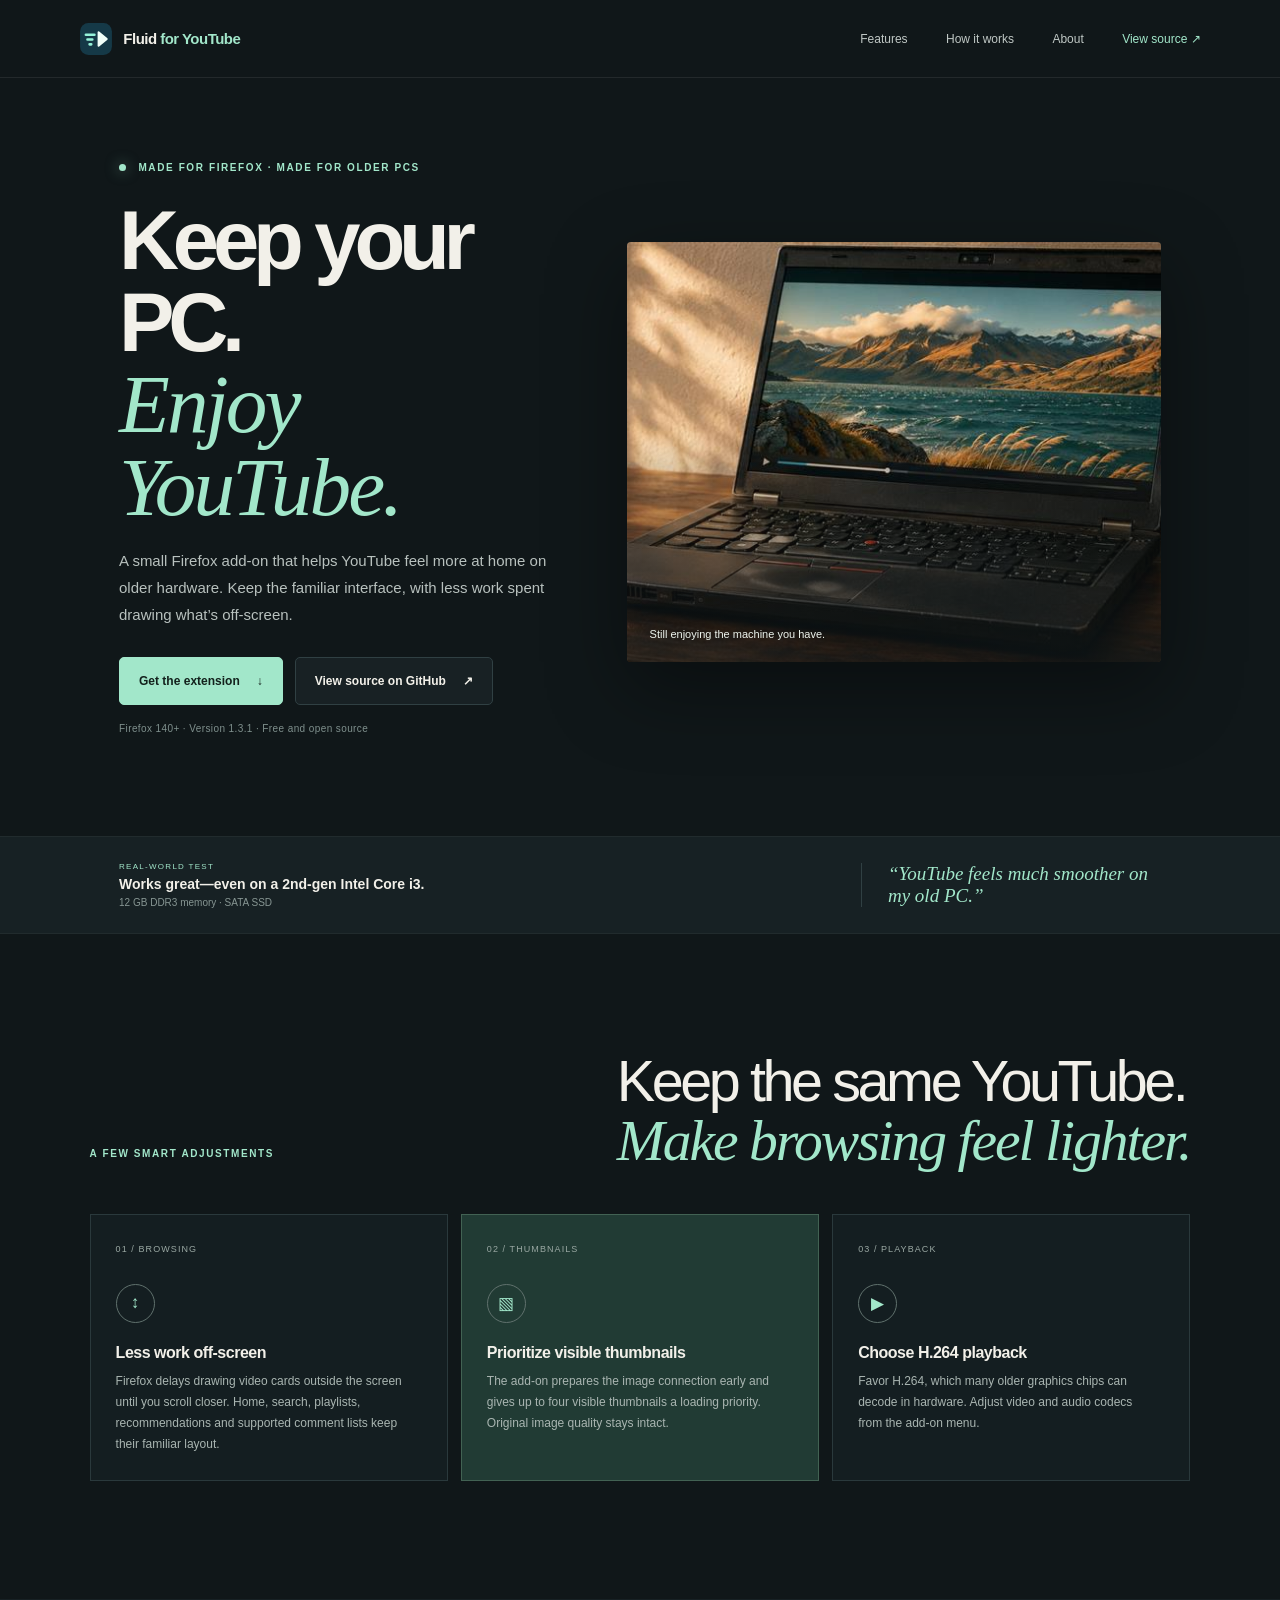
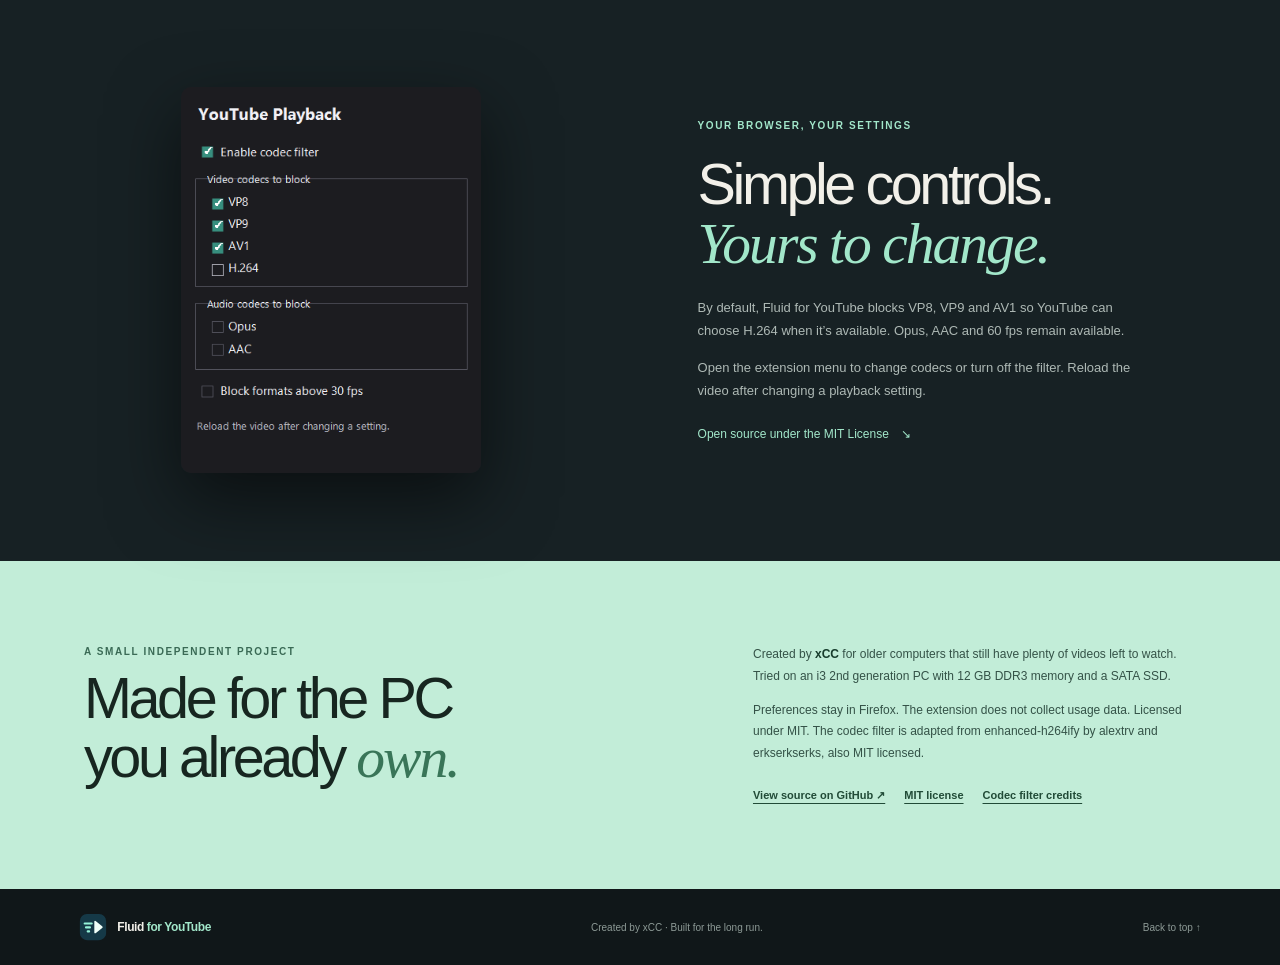
==== docs/index.html @ 1532ca77 "Add files via upload your old pc's goes brrrrr on youtube" ====
<!doctype html>
<html lang="en">
<head>
  <meta charset="utf-8">
  <meta name="viewport" content="width=device-width, initial-scale=1">
  <meta name="theme-color" content="#101719">
  <meta name="description" content="Fluid for YouTube helps older PCs browse YouTube more comfortably, with smoother lists, prioritized thumbnails and H.264 playback options.">
  <title>Fluid for YouTube — A lighter YouTube for older PCs</title>
  <link rel="icon" href="assets/icon.svg" type="image/svg+xml">
  <link rel="stylesheet" href="styles.css">
</head>
<body>
  <header class="topbar">
    <a class="brand" href="#top" aria-label="Fluid for YouTube home">
      <img src="assets/icon.svg" width="34" height="34" alt="">
      <span>Fluid <i>for YouTube</i></span>
    </a>
    <nav aria-label="Main navigation">
      <a href="#features">Features</a>
      <a href="#how-it-works">How it works</a>
      <a href="#about">About</a>
      <a class="nav-source" href="https://github.com/YOUR-USERNAME/Fluid-for-YouTube" target="_blank" rel="noreferrer">View source <span aria-hidden="true">↗</span></a>
    </nav>
  </header>

  <main id="top">
    <section class="hero">
      <div class="hero-copy">
        <p class="eyebrow"><span class="status-dot"></span> MADE FOR FIREFOX · MADE FOR OLDER PCS</p>
        <h1>Keep your PC.<br><em>Enjoy YouTube.</em></h1>
        <p class="intro">A small Firefox add-on that helps YouTube feel more at home on older hardware. Keep the familiar interface, with less work spent drawing what’s off-screen.</p>
        <div class="actions">
          <a class="button button-primary" href="downloads/Fluid-for-YouTube.zip" download>Get the extension <span aria-hidden="true">↓</span></a>
          <a class="button button-secondary" href="https://github.com/YOUR-USERNAME/Fluid-for-YouTube" target="_blank" rel="noreferrer">View source on GitHub <span aria-hidden="true">↗</span></a>
        </div>
        <p class="meta-line">Firefox 140+ · Version 1.3.1 · Free and open source</p>
      </div>
      <div class="hero-image">
        <img src="images/cover.jpg" alt="A well-used laptop playing a scenic video in warm morning light." width="1280" height="427">
        <div class="image-caption">Still enjoying the machine you have.</div>
      </div>
    </section>

    <section class="tested-strip" aria-label="Test computer">
      <div class="tested-details"><span class="tiny-label">REAL-WORLD TEST</span><strong>Works great—even on a 2nd-gen Intel Core i3.</strong><span class="spec-line">12 GB DDR3 memory · SATA SSD</span></div>
      <p>“YouTube feels much smoother on my old PC.”</p>
    </section>

    <section class="features section-wrap" id="features">
      <div class="section-heading">
        <p class="eyebrow">A FEW SMART ADJUSTMENTS</p>
        <h2>Keep the same YouTube.<br><em>Make browsing feel lighter.</em></h2>
      </div>
      <div class="feature-grid">
        <article class="feature-card">
          <span class="feature-index">01 / BROWSING</span>
          <div class="feature-icon" aria-hidden="true">↕</div>
          <h3>Less work off-screen</h3>
          <p>Firefox delays drawing video cards outside the screen until you scroll closer. Home, search, playlists, recommendations and supported comment lists keep their familiar layout.</p>
        </article>
        <article class="feature-card feature-card-accent">
          <span class="feature-index">02 / THUMBNAILS</span>
          <div class="feature-icon" aria-hidden="true">▧</div>
          <h3>Prioritize visible thumbnails</h3>
          <p>The add-on prepares the image connection early and gives up to four visible thumbnails a loading priority. Original image quality stays intact.</p>
        </article>
        <article class="feature-card">
          <span class="feature-index">03 / PLAYBACK</span>
          <div class="feature-icon" aria-hidden="true">▶</div>
          <h3>Choose H.264 playback</h3>
          <p>Favor H.264, which many older graphics chips can decode in hardware. Adjust video and audio codecs from the add-on menu.</p>
        </article>
      </div>
    </section>

    <section class="settings-section" id="how-it-works">
      <div class="settings-image-wrap">
        <img src="images/playback-settings.png" alt="Fluid for YouTube playback settings. VP8, VP9 and AV1 are blocked by default, while H.264 remains available." width="380" height="490" loading="lazy">
      </div>
      <div class="settings-copy">
        <p class="eyebrow">YOUR BROWSER, YOUR SETTINGS</p>
        <h2>Simple controls.<br><em>Yours to change.</em></h2>
        <p>By default, Fluid for YouTube blocks VP8, VP9 and AV1 so YouTube can choose H.264 when it’s available. Opus, AAC and 60 fps remain available.</p>
        <p>Open the extension menu to change codecs or turn off the filter. Reload the video after changing a playback setting.</p>
        <a class="text-link" href="#about">Open source under the MIT License <span aria-hidden="true">↘</span></a>
      </div>
    </section>

    <section class="about-section" id="about">
      <div class="about-inner">
        <div>
          <p class="eyebrow">A SMALL INDEPENDENT PROJECT</p>
          <h2>Made for the PC<br>you already <em>own.</em></h2>
        </div>
        <div class="about-copy">
          <p>Created by <strong>xCC</strong> for older computers that still have plenty of videos left to watch. Tried on an i3 2nd generation PC with 12 GB DDR3 memory and a SATA SSD.</p>
          <p>Preferences stay in Firefox. The extension does not collect usage data. Licensed under MIT. The codec filter is adapted from enhanced-h264ify by alextrv and erkserkserks, also MIT licensed.</p>
          <div class="about-links"><a href="https://github.com/YOUR-USERNAME/Fluid-for-YouTube" target="_blank" rel="noreferrer">View source on GitHub ↗</a><a href="assets/LICENSE">MIT license</a><a href="assets/LICENSE-enhanced-h264ify.txt">Codec filter credits</a></div>
        </div>
      </div>
    </section>
  </main>

  <footer class="footer">
    <a class="brand" href="#top"><img src="assets/icon.svg" width="28" height="28" alt=""><span>Fluid <i>for YouTube</i></span></a>
    <span>Created by xCC · Built for the long run.</span>
    <a href="#top">Back to top ↑</a>
  </footer>
</body>
</html>
---- docs/styles.css ----
:root {
  color-scheme: dark;
  --bg: #101719;
  --surface: #172124;
  --surface-2: #1c282b;
  --text: #f2f0e9;
  --muted: #a6b0ae;
  --line: #304043;
  --mint: #a2e7ca;
  --mint-dark: #213b34;
  --serif: Georgia, 'Times New Roman', serif;
  --sans: 'Segoe UI', Arial, sans-serif;
}

* { box-sizing: border-box; }
html { scroll-behavior: smooth; }
body { margin: 0; background: var(--bg); color: var(--text); font-family: var(--sans); -webkit-font-smoothing: antialiased; overflow-x: hidden; }
img { max-width: 100%; }
a { color: inherit; }
.topbar { height: 78px; display: flex; align-items: center; justify-content: space-between; padding: 0 clamp(24px, 6.2vw, 96px); border-bottom: 1px solid rgba(255,255,255,.08); }
.brand { display: inline-flex; gap: 10px; align-items: center; color: var(--text); text-decoration: none; font-size: 15px; font-weight: 700; letter-spacing: -.035em; }
.brand img { border-radius: 9px; }
.brand i { color: var(--mint); font-style: normal; }
nav { display: flex; gap: clamp(17px,3vw,40px); align-items: center; color: #c0c8c5; font-size: 12px; }
nav a, .footer a { text-decoration: none; transition: color .2s ease; }
nav a:hover, .footer a:hover, .text-link:hover { color: var(--mint); }
.nav-source { color: var(--mint); }
.hero { min-height: 600px; display: grid; grid-template-columns: .9fr 1.1fr; align-items: center; gap: 5.5vw; padding: 62px clamp(24px, 9.3vw, 144px) 72px; max-width: 1680px; margin: auto; }
.hero-copy { padding: 20px 0; }
.eyebrow { color: var(--mint); font-size: 10px; letter-spacing: .16em; line-height: 1.5; font-weight: 700; }
.status-dot { display: inline-block; width: 7px; height: 7px; margin-right: 8px; border-radius: 50%; background: var(--mint); box-shadow: 0 0 14px #a2e7ca85; }
h1, h2, h3, p { margin-top: 0; }
h1 { margin: 25px 0 19px; font-size: clamp(48px,6.5vw,86px); line-height: .98; letter-spacing: -.075em; font-weight: 600; }
h1 em, h2 em { color: var(--mint); font-family: var(--serif); font-weight: 400; letter-spacing: -.035em; }
.intro { max-width: 440px; color: #b8c1be; font-size: 15px; line-height: 1.8; }
.actions { display: flex; flex-wrap: wrap; gap: 12px; margin: 29px 0 18px; }
.button { min-height: 48px; display: inline-flex; align-items: center; justify-content: center; gap: 17px; padding: 0 19px; border: 1px solid var(--line); border-radius: 5px; text-decoration: none; font-size: 12px; font-weight: 700; transition: transform .2s ease, background .2s ease; }
.button:hover { transform: translateY(-2px); }
.button-primary { color: #13211c; background: var(--mint); border-color: var(--mint); }
.button-primary:hover { background: #bbf0d9; }
.button-secondary { color: var(--text); background: #182124; }
.meta-line { color: #7f908d; font-size: 10px; letter-spacing: .04em; }
.hero-image { min-height: 420px; position: relative; overflow: hidden; background: #252c27; border-radius: 4px; box-shadow: 0 26px 80px #0006; }
.hero-image img { width: 100%; height: 100%; min-height: 420px; display: block; position: absolute; inset: 0; object-fit: cover; object-position: center 53%; }
.hero-image::after { content: ''; position: absolute; inset: 45% 0 0; background: linear-gradient(transparent, #101719c9); }
.image-caption { position: absolute; z-index: 1; bottom: 22px; left: 23px; right: 23px; color: #edf4ee; font-size: 11px; }
.tested-strip { display: grid; grid-template-columns: 1fr auto; align-items: center; gap: 28px; padding: 25px clamp(24px, 9.3vw, 144px); background: #172124; border-block: 1px solid #ffffff0b; }
.tested-details { display: grid; gap: 5px; }
.tested-strip strong { color: var(--text); font-size: 14px; }
.tested-details .spec-line { color: #879693; font-size: 10px; }
.tested-strip .tiny-label { color: var(--mint); font-size: 8px; letter-spacing: .16em; }
.tested-strip > p { max-width: 300px; margin: 0; padding-left: 26px; border-left: 1px solid var(--line); color: var(--mint); font: italic 19px var(--serif); }
.section-wrap { max-width: 1320px; margin: auto; padding: 118px clamp(24px, 7vw, 96px); }
.section-heading { display: flex; justify-content: space-between; align-items: end; margin-bottom: 43px; }
h2 { margin-bottom: 0; font-size: clamp(37px, 4.5vw, 58px); line-height: 1.02; letter-spacing: -.06em; font-weight: 500; }
.feature-grid { display: grid; grid-template-columns: repeat(3,1fr); gap: 13px; }
.feature-card { min-height: 250px; padding: 23px 25px 25px; border: 1px solid #2a393c; background: #141e21; }
.feature-card-accent { background: var(--mint-dark); border-color: #426253; }
.feature-index { color: #9aa8a3; font-size: 9px; letter-spacing: .12em; }
.feature-icon { width: 39px; height: 39px; display: grid; place-items: center; margin: 28px 0 21px; border: 1px solid #60716d; border-radius: 50%; color: var(--mint); font-size: 17px; }
.feature-card h3 { margin-bottom: 9px; font-size: 16px; letter-spacing: -.03em; }
.feature-card p { max-width: 300px; margin-bottom: 0; color: #a9b5b1; font-size: 12px; line-height: 1.75; }
.settings-section { display: grid; grid-template-columns: 1fr 1fr; gap: 9vw; align-items: center; padding: 88px max(24px, calc((100vw - 1120px)/2)); background: #172124; }
.settings-image-wrap { display: flex; justify-content: center; }
.settings-image-wrap img { width: min(100%,300px); height: auto; border-radius: 10px; box-shadow: 0 26px 70px #0008; }
.settings-copy { max-width: 455px; }
.settings-copy h2 { margin: 22px 0; }
.settings-copy > p:not(.eyebrow) { color: #aeb9b5; font-size: 13px; line-height: 1.8; }
.text-link { display: inline-flex; gap: 12px; margin-top: 11px; color: var(--mint); font-size: 12px; text-decoration: none; }
.install-section { display: grid; grid-template-columns: .8fr 1.2fr; gap: 8vw; align-items: start; }
.install-title h2 { margin-top: 20px; }
.steps { list-style: none; padding: 0; margin: 0; }
.steps li { display: grid; grid-template-columns: 42px 1fr; gap: 14px; padding: 19px 0; border-bottom: 1px solid var(--line); }
.steps li:first-child { padding-top: 0; }
.steps li > span { color: var(--mint); font-size: 10px; letter-spacing: .1em; }
.steps strong { font-size: 13px; }
.steps p { margin: 7px 0 0; color: #98a6a2; font-size: 11px; line-height: 1.65; }
.steps code { color: #d9e9e1; font-size: 10px; overflow-wrap: anywhere; }
.about-section { background: #c2edd8; color: #172620; }
.about-inner { display: grid; grid-template-columns: 1fr .8fr; gap: 9vw; max-width: 1160px; margin: auto; padding: 83px 24px; }
.about-section .eyebrow { color: #3a6a55; }
.about-section h2 em { color: #397558; }
.about-copy { color: #345247; font-size: 12px; line-height: 1.8; }
.about-copy strong { color: #173c2c; }
.about-links { display: flex; flex-wrap: wrap; gap: 19px; margin-top: 22px; }
.about-links a { color: #214b37; font-size: 11px; font-weight: 700; text-underline-offset: 4px; }
.footer { display: flex; justify-content: space-between; align-items: center; gap: 15px; padding: 24px clamp(24px, 6.2vw, 96px); color: #8d9a96; font-size: 10px; }
.footer .brand { color: var(--text); font-size: 12px; }

@media (max-width: 920px) {
  .hero { min-height: 0; grid-template-columns: 1fr; gap: 28px; padding: 52px clamp(28px, 7vw, 64px) 54px; }
  .hero-copy { max-width: 700px; padding: 0; }
  .hero-image { min-height: 0; aspect-ratio: 1.78; }
  .hero-image img { min-height: 0; }
  .settings-section { gap: 6vw; padding-inline: clamp(28px, 7vw, 72px); }
}

@media (max-width: 760px) {
  .topbar { height: auto; min-height: 68px; padding: 13px 20px; align-items: center; gap: 14px; }
  nav { flex-shrink: 0; justify-content: flex-end; flex-wrap: wrap; gap: 10px 16px; font-size: 11px; }
  .nav-source { min-height: 38px; display: inline-flex; align-items: center; padding: 0 10px; border: 1px solid #426253; border-radius: 4px; }
  nav a:nth-child(2), nav a:nth-child(3) { display: none; }
  .hero { grid-template-columns: 1fr; gap: 27px; padding: 43px 24px 42px; }
  h1 { font-size: clamp(46px, 12vw, 72px); }
  .hero-image { min-height: 0; aspect-ratio: 1.42; }
  .hero-image img { min-height: 0; }
  .tested-strip { grid-template-columns: 1fr; gap: 18px; padding: 22px 24px; }
  .tested-strip > p { max-width: none; padding: 13px 0 0; border: 0; border-top: 1px solid var(--line); }
  .section-wrap { padding: 72px 24px; }
  .section-heading { display: block; }
  .section-heading h2 { margin-top: 20px; }
  .feature-grid { grid-template-columns: 1fr; }
  .feature-card { min-height: 0; padding: 21px; }
  .feature-icon { margin: 19px 0 15px; }
  .settings-section { grid-template-columns: 1fr; gap: 30px; padding: 58px 24px; }
  .settings-image-wrap { order: 2; }
  .settings-copy { order: 1; }
  .install-section { grid-template-columns: 1fr; gap: 34px; }
  .about-inner { grid-template-columns: 1fr; gap: 24px; padding: 58px 24px; }
  .footer { flex-wrap: wrap; padding: 22px 24px; }
  .footer > span { order: 3; width: 100%; }
}

@media (max-width: 480px) {
  .topbar { padding: 11px 16px; }
  .brand { gap: 8px; font-size: 13px; }
  .brand img { width: 30px; height: 30px; }
  nav { gap: 8px; font-size: 10px; }
  nav a:first-child { display: none; }
  .hero { padding-inline: 20px; }
  .eyebrow { font-size: 9px; letter-spacing: .12em; }
  .intro { font-size: 14px; line-height: 1.7; }
  .actions { display: grid; grid-template-columns: 1fr; gap: 10px; margin-top: 23px; }
  .button { width: 100%; min-height: 50px; }
  .meta-line { line-height: 1.6; }
  .tested-strip { padding-inline: 20px; }
  .tested-strip strong { font-size: 13px; line-height: 1.5; }
  .section-wrap { padding-inline: 20px; }
  h2 { font-size: clamp(34px, 10vw, 43px); }
  .feature-card p, .settings-copy > p:not(.eyebrow) { font-size: 13px; }
  .about-inner { padding-inline: 20px; }
  .about-links { gap: 8px 16px; }
  .about-links a { min-height: 40px; display: inline-flex; align-items: center; }
  .footer { padding-inline: 20px; }
}

@media (prefers-reduced-motion: reduce) {
  html { scroll-behavior: auto; }
  *, *::before, *::after { transition-duration: .01ms !important; }
}
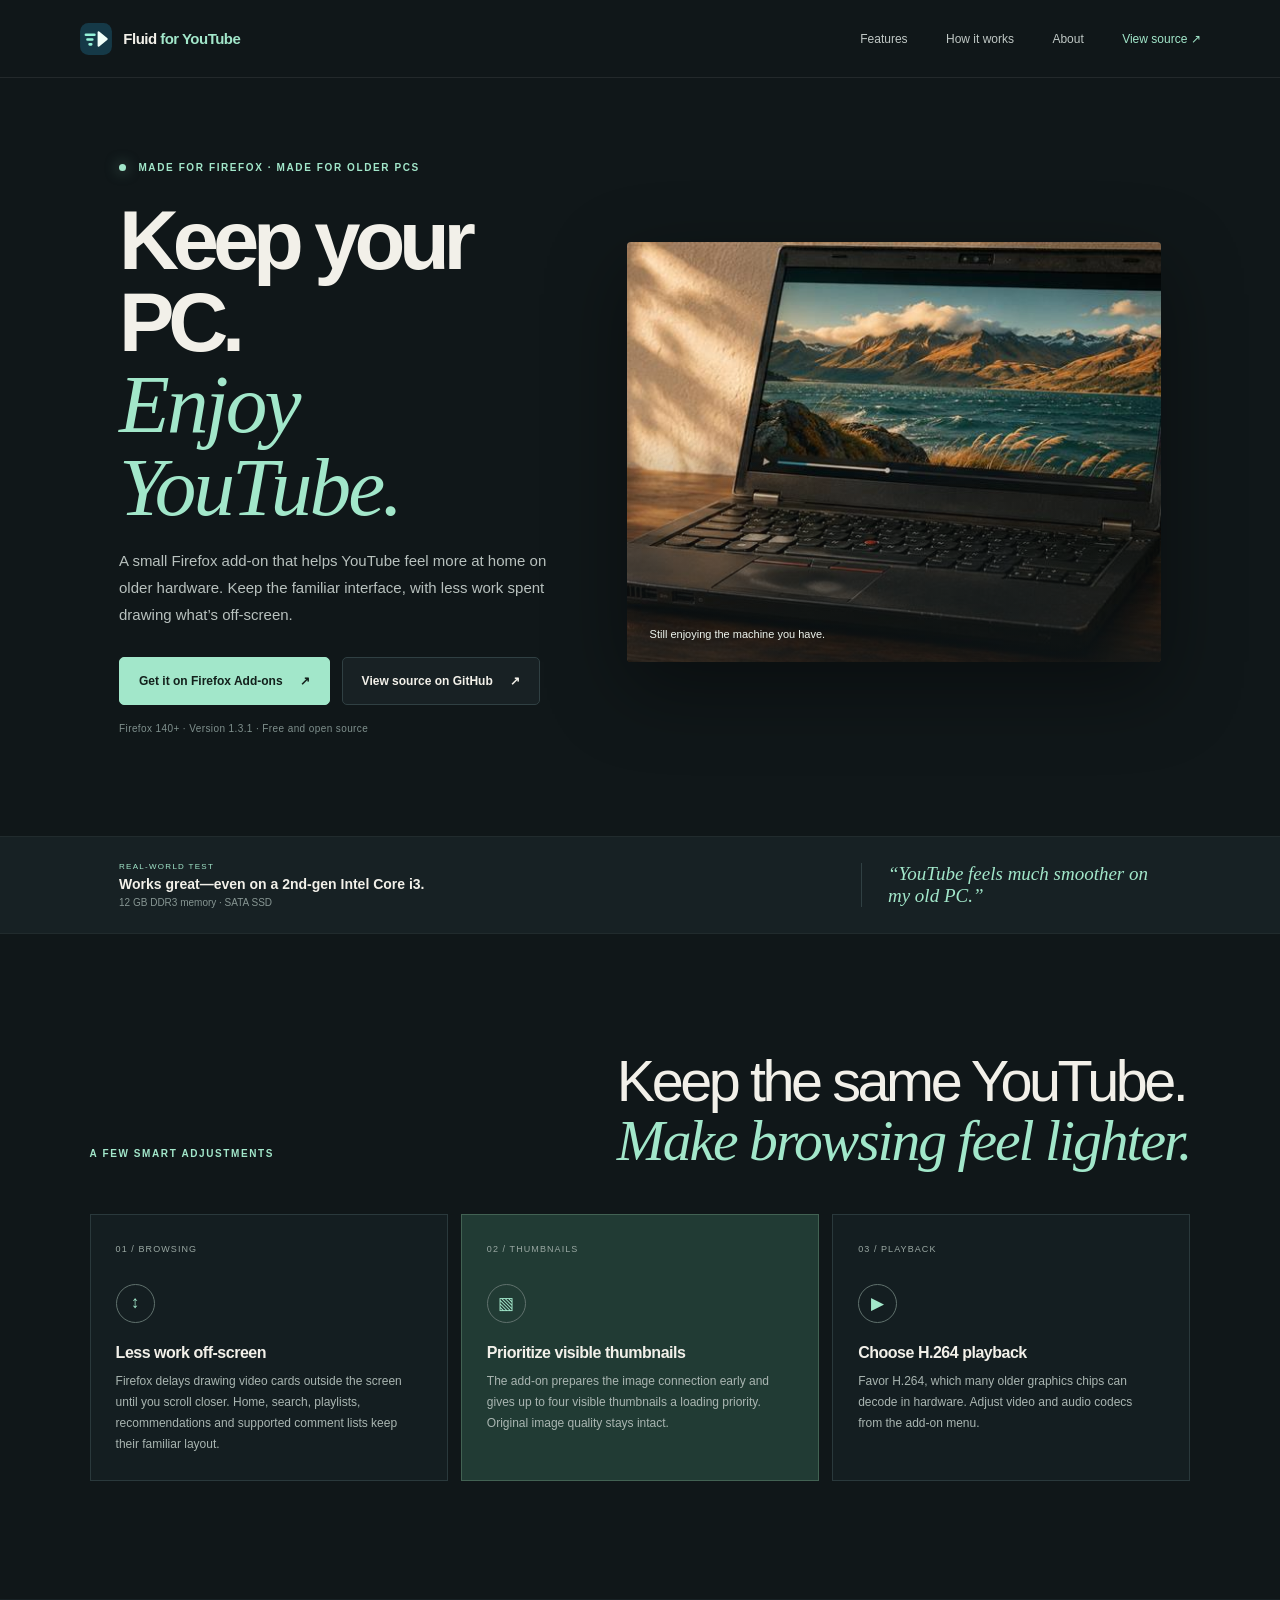
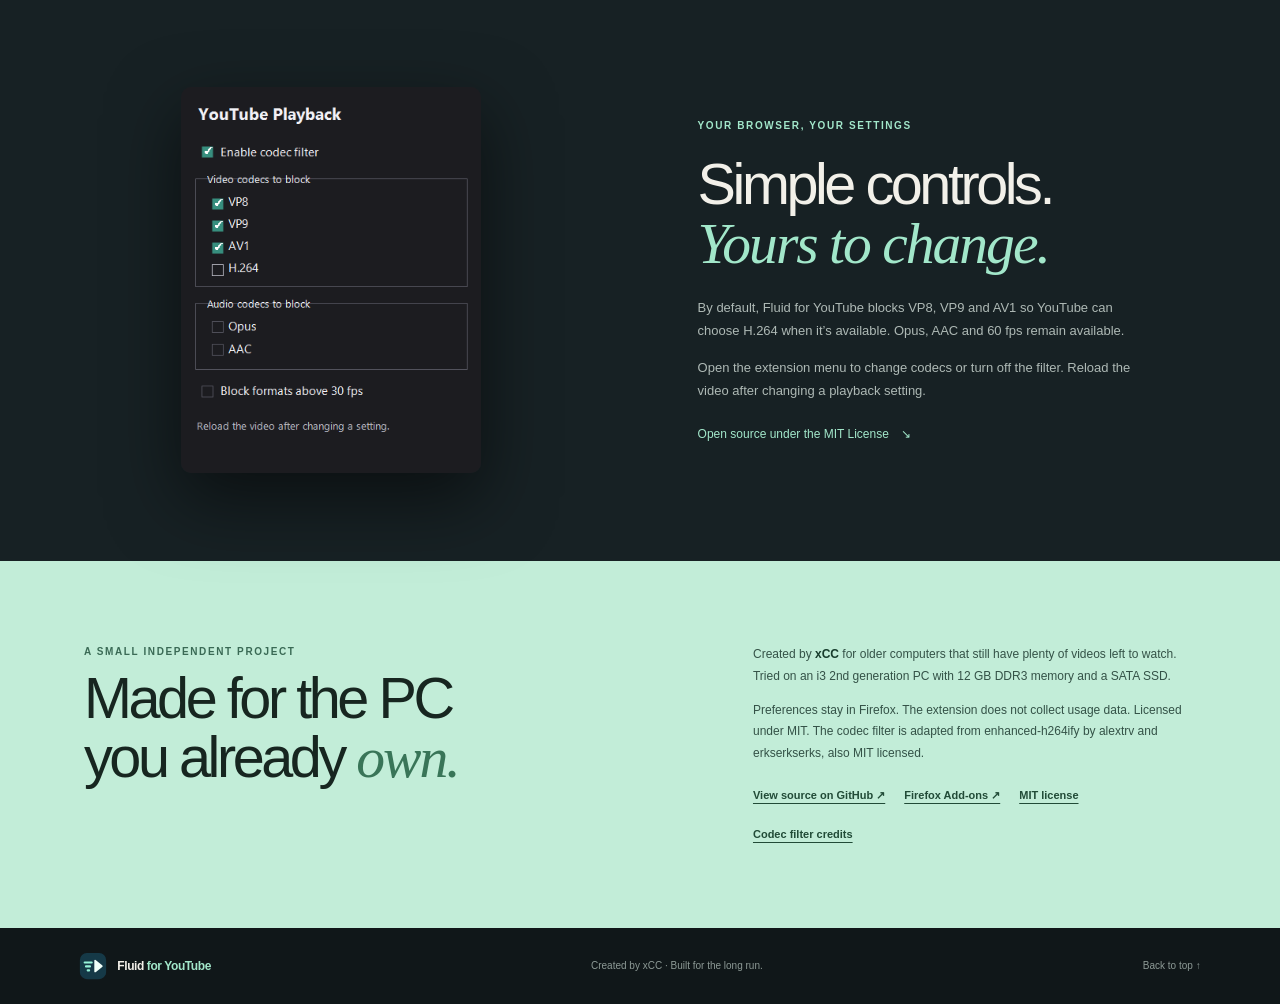
==== commit 03774357: "Update index.html" ====
--- a/docs/index.html
+++ b/docs/index.html
@@ -19,7 +19,7 @@
       <a href="#features">Features</a>
       <a href="#how-it-works">How it works</a>
       <a href="#about">About</a>
-      <a class="nav-source" href="https://github.com/YOUR-USERNAME/Fluid-for-YouTube" target="_blank" rel="noreferrer">View source <span aria-hidden="true">↗</span></a>
+      <a class="nav-source" href="https://github.com/ex4714-rgb/fluid-for-youtube" target="_blank" rel="noreferrer">View source <span aria-hidden="true">↗</span></a>
     </nav>
   </header>
 
@@ -30,8 +30,8 @@
         <h1>Keep your PC.<br><em>Enjoy YouTube.</em></h1>
         <p class="intro">A small Firefox add-on that helps YouTube feel more at home on older hardware. Keep the familiar interface, with less work spent drawing what’s off-screen.</p>
         <div class="actions">
-          <a class="button button-primary" href="downloads/Fluid-for-YouTube.zip" download>Get the extension <span aria-hidden="true">↓</span></a>
-          <a class="button button-secondary" href="https://github.com/YOUR-USERNAME/Fluid-for-YouTube" target="_blank" rel="noreferrer">View source on GitHub <span aria-hidden="true">↗</span></a>
+          <a class="button button-primary" href="https://addons.mozilla.org/fr/firefox/addon/fluid-for-youtube/" target="_blank" rel="noreferrer">Get it on Firefox Add-ons <span aria-hidden="true">↗</span></a>
+          <a class="button button-secondary" href="https://github.com/ex4714-rgb/fluid-for-youtube" target="_blank" rel="noreferrer">View source on GitHub <span aria-hidden="true">↗</span></a>
         </div>
         <p class="meta-line">Firefox 140+ · Version 1.3.1 · Free and open source</p>
       </div>
@@ -95,7 +95,7 @@
         <div class="about-copy">
           <p>Created by <strong>xCC</strong> for older computers that still have plenty of videos left to watch. Tried on an i3 2nd generation PC with 12 GB DDR3 memory and a SATA SSD.</p>
           <p>Preferences stay in Firefox. The extension does not collect usage data. Licensed under MIT. The codec filter is adapted from enhanced-h264ify by alextrv and erkserkserks, also MIT licensed.</p>
-          <div class="about-links"><a href="https://github.com/YOUR-USERNAME/Fluid-for-YouTube" target="_blank" rel="noreferrer">View source on GitHub ↗</a><a href="assets/LICENSE">MIT license</a><a href="assets/LICENSE-enhanced-h264ify.txt">Codec filter credits</a></div>
+          <div class="about-links"><a href="https://github.com/ex4714-rgb/fluid-for-youtube" target="_blank" rel="noreferrer">View source on GitHub ↗</a><a href="https://addons.mozilla.org/fr/firefox/addon/fluid-for-youtube/" target="_blank" rel="noreferrer">Firefox Add-ons ↗</a><a href="assets/LICENSE">MIT license</a><a href="assets/LICENSE-enhanced-h264ify.txt">Codec filter credits</a></div>
         </div>
       </div>
     </section>
